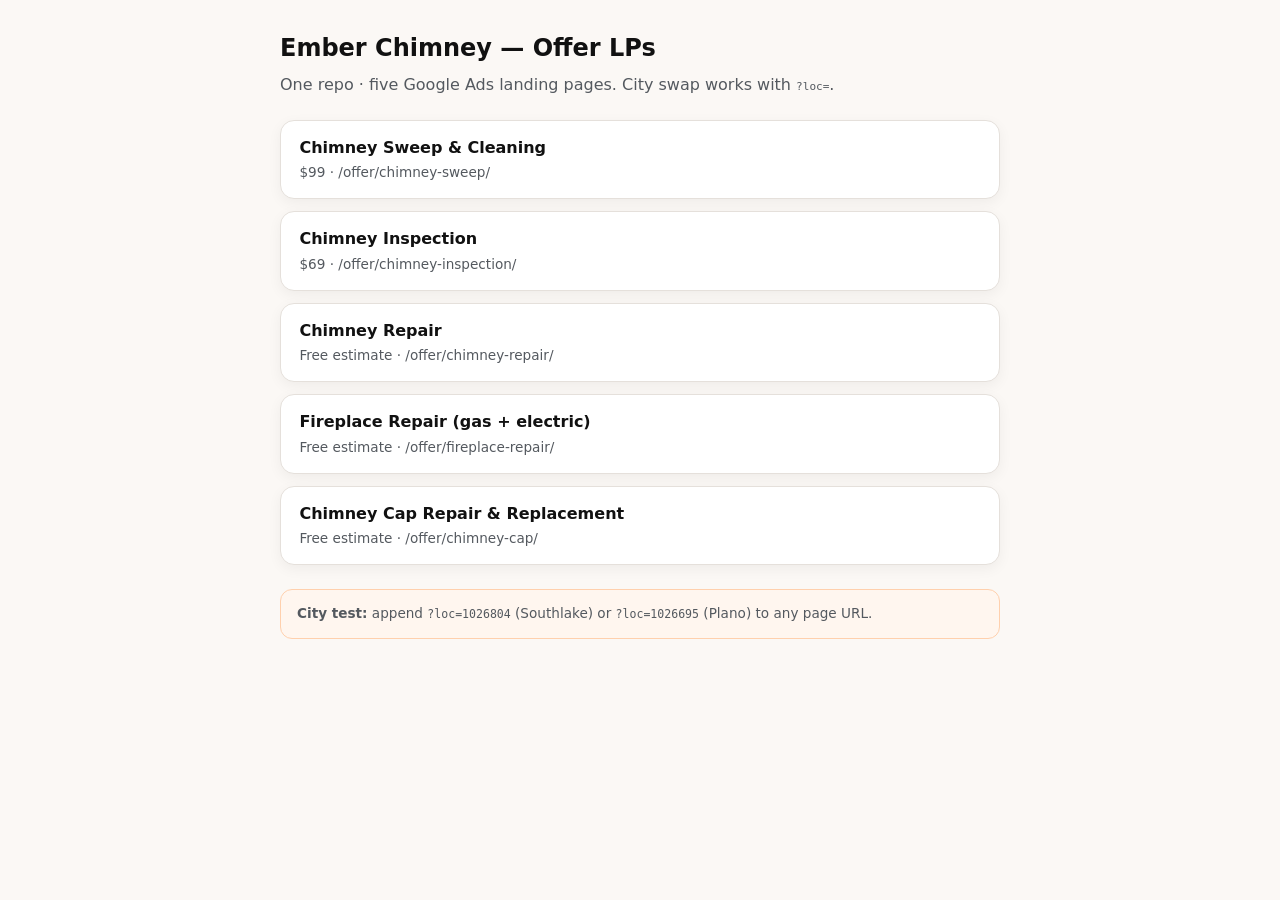
==== index.html @ 6ee4fc8b "Initial Ember Chimney offer landing pages" ====
<!DOCTYPE html>
<html lang="en">
<head>
  <meta charset="utf-8">
  <meta name="viewport" content="width=device-width, initial-scale=1">
  <meta name="robots" content="noindex, nofollow">
  <title>Ember Chimney — Offer Landing Pages</title>
  <style>
    body {
      margin: 0;
      font-family: Montserrat, system-ui, sans-serif;
      background: #fbf8f5;
      color: #111;
      line-height: 1.4;
      padding: 2rem 1.25rem 3rem;
    }
    .wrap { max-width: 720px; margin: 0 auto; }
    h1 { font-size: 1.5rem; margin: 0 0 0.5rem; }
    p { color: #54595f; margin: 0 0 1.5rem; }
    ul { list-style: none; padding: 0; margin: 0; display: grid; gap: 0.75rem; }
    a {
      display: block;
      padding: 1rem 1.15rem;
      background: #fff;
      border: 1px solid #e5e0db;
      border-radius: 14px;
      color: #111;
      text-decoration: none;
      font-weight: 600;
      box-shadow: 0 4px 14px rgba(0,0,0,.05);
    }
    a:hover { border-color: #d25910; color: #d25910; }
    small { display: block; margin-top: 0.25rem; font-weight: 500; color: #54595f; font-size: 0.85rem; }
    .note {
      margin-top: 1.5rem;
      font-size: 0.85rem;
      color: #54595f;
      padding: 0.9rem 1rem;
      background: #fff6ef;
      border-radius: 12px;
      border: 1px solid #ffd0ad;
    }
    code { font-size: 0.85em; }
  </style>
</head>
<body>
  <div class="wrap">
    <h1>Ember Chimney — Offer LPs</h1>
    <p>One repo · five Google Ads landing pages. City swap works with <code>?loc=</code>.</p>
    <ul>
      <li>
        <a href="/offer/chimney-sweep/">
          Chimney Sweep &amp; Cleaning
          <small>$99 · /offer/chimney-sweep/</small>
        </a>
      </li>
      <li>
        <a href="/offer/chimney-inspection/">
          Chimney Inspection
          <small>$69 · /offer/chimney-inspection/</small>
        </a>
      </li>
      <li>
        <a href="/offer/chimney-repair/">
          Chimney Repair
          <small>Free estimate · /offer/chimney-repair/</small>
        </a>
      </li>
      <li>
        <a href="/offer/fireplace-repair/">
          Fireplace Repair (gas + electric)
          <small>Free estimate · /offer/fireplace-repair/</small>
        </a>
      </li>
      <li>
        <a href="/offer/chimney-cap/">
          Chimney Cap Repair &amp; Replacement
          <small>Free estimate · /offer/chimney-cap/</small>
        </a>
      </li>
    </ul>
    <div class="note">
      <strong>City test:</strong> append <code>?loc=1026804</code> (Southlake) or
      <code>?loc=1026695</code> (Plano) to any page URL.
    </div>
  </div>
</body>
</html>
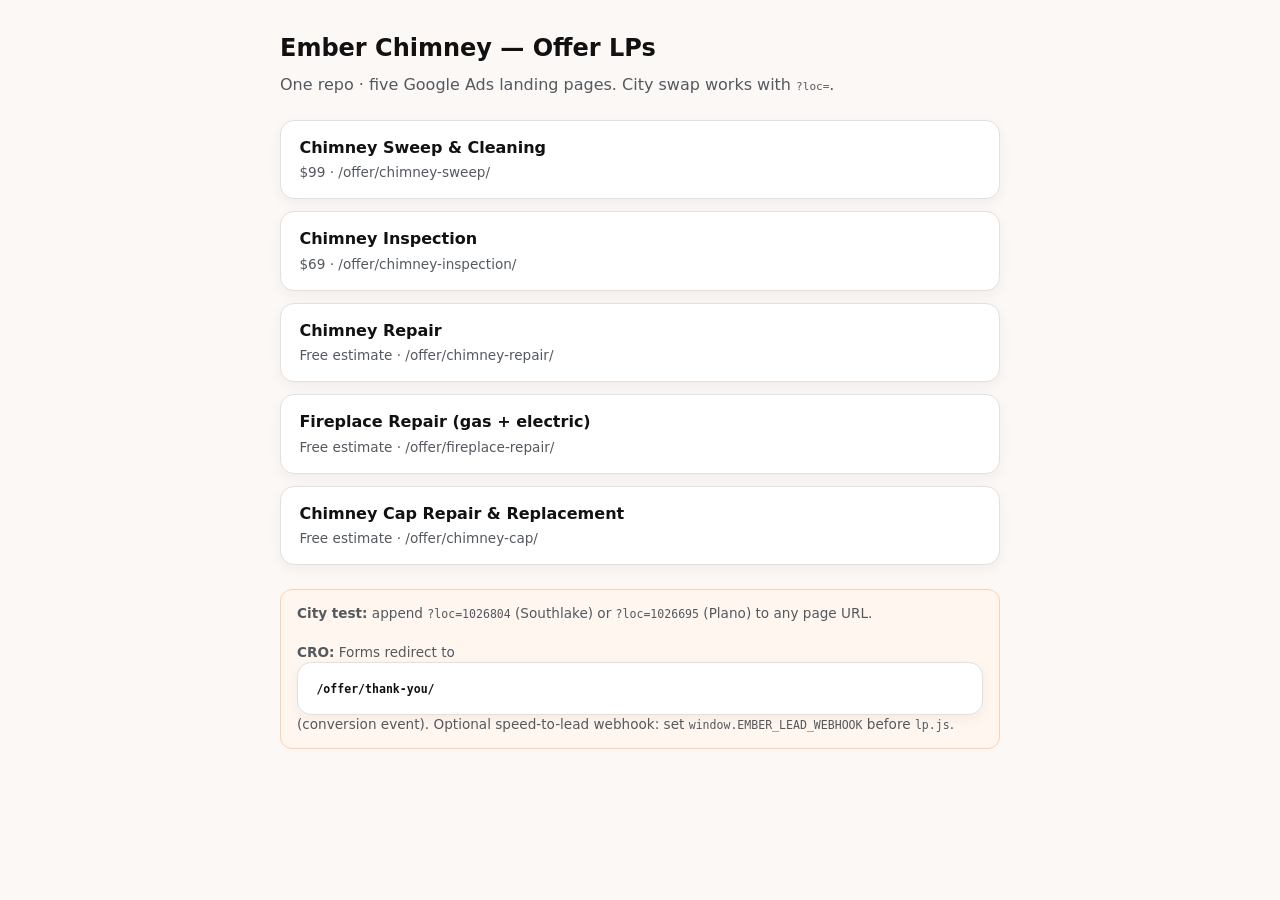
==== commit d21368d0: "Rebuild Ember Chimney offer LPs in Atlas-style layout with photos, offers, and CSIA emphasis." ====
--- a/index.html
+++ b/index.html
@@ -82,6 +82,11 @@
     <div class="note">
       <strong>City test:</strong> append <code>?loc=1026804</code> (Southlake) or
       <code>?loc=1026695</code> (Plano) to any page URL.
+      <br><br>
+      <strong>CRO:</strong> Forms redirect to
+      <a href="/offer/thank-you/"><code>/offer/thank-you/</code></a>
+      (conversion event). Optional speed-to-lead webhook:
+      set <code>window.EMBER_LEAD_WEBHOOK</code> before <code>lp.js</code>.
     </div>
   </div>
 </body>
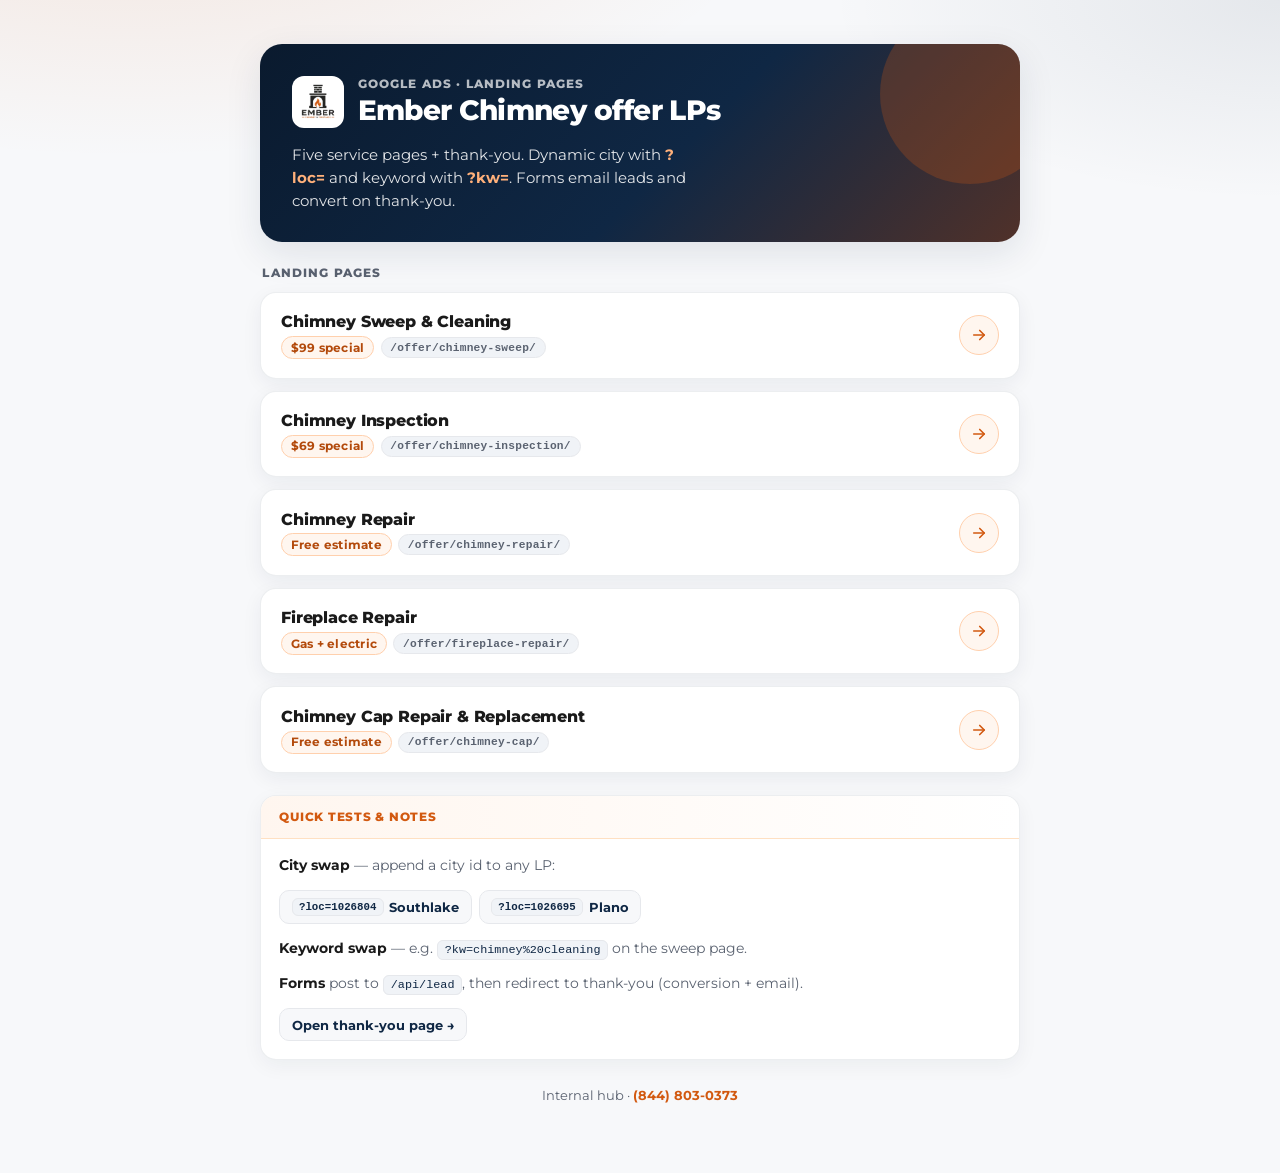
==== commit 9ea9a76d: "Redesign offer LP hub page with Ember branding." ====
--- a/index.html
+++ b/index.html
@@ -2,92 +2,401 @@
 <html lang="en">
 <head>
   <meta charset="utf-8">
-  <meta name="viewport" content="width=device-width, initial-scale=1">
+  <meta name="viewport" content="width=device-width, initial-scale=1, viewport-fit=cover">
   <meta name="robots" content="noindex, nofollow">
+  <meta name="theme-color" content="#0a1a2e">
   <title>Ember Chimney — Offer Landing Pages</title>
+  <link rel="preconnect" href="https://fonts.googleapis.com">
+  <link rel="preconnect" href="https://fonts.gstatic.com" crossorigin>
+  <link href="https://fonts.googleapis.com/css2?family=Montserrat:wght@400;500;600;700;800&display=swap" rel="stylesheet">
   <style>
+    :root {
+      --brand: #d25910;
+      --brand-dark: #b34a0c;
+      --navy: #0f2744;
+      --navy-deep: #0a1a2e;
+      --ink: #1a1a1a;
+      --muted: #5a6270;
+      --line: #e6e8ec;
+      --cream: #f7f8fa;
+      --white: #fff;
+      --shadow: 0 12px 36px rgba(15, 39, 68, 0.1);
+      --radius: 16px;
+      --ease: cubic-bezier(0.22, 1, 0.36, 1);
+    }
+    *, *::before, *::after { box-sizing: border-box; }
     body {
       margin: 0;
+      min-height: 100vh;
       font-family: Montserrat, system-ui, sans-serif;
-      background: #fbf8f5;
-      color: #111;
-      line-height: 1.4;
-      padding: 2rem 1.25rem 3rem;
-    }
-    .wrap { max-width: 720px; margin: 0 auto; }
-    h1 { font-size: 1.5rem; margin: 0 0 0.5rem; }
-    p { color: #54595f; margin: 0 0 1.5rem; }
-    ul { list-style: none; padding: 0; margin: 0; display: grid; gap: 0.75rem; }
-    a {
-      display: block;
-      padding: 1rem 1.15rem;
+      color: var(--ink);
+      background:
+        radial-gradient(1200px 500px at 10% -10%, rgba(210, 89, 16, 0.12), transparent 55%),
+        radial-gradient(900px 400px at 100% 0%, rgba(15, 39, 68, 0.08), transparent 50%),
+        var(--cream);
+      -webkit-font-smoothing: antialiased;
+    }
+    a { color: inherit; text-decoration: none; }
+
+    .shell {
+      width: min(100% - 2rem, 760px);
+      margin: 0 auto;
+      padding: 2.25rem 0 3.5rem;
+    }
+
+    .hero {
+      background: linear-gradient(135deg, var(--navy-deep) 0%, var(--navy) 55%, #8a3a12 140%);
+      border-radius: 22px;
+      padding: 1.75rem 1.5rem 1.6rem;
+      color: #fff;
+      box-shadow: var(--shadow);
+      margin-bottom: 1.5rem;
+      position: relative;
+      overflow: hidden;
+    }
+    .hero::after {
+      content: "";
+      position: absolute;
+      right: -40px;
+      top: -40px;
+      width: 180px;
+      height: 180px;
+      border-radius: 50%;
+      background: rgba(210, 89, 16, 0.25);
+      pointer-events: none;
+    }
+    .hero-top {
+      display: flex;
+      align-items: center;
+      gap: 0.85rem;
+      margin-bottom: 1rem;
+      position: relative;
+      z-index: 1;
+    }
+    .hero-logo {
+      width: 52px;
+      height: 52px;
+      border-radius: 12px;
       background: #fff;
-      border: 1px solid #e5e0db;
-      border-radius: 14px;
-      color: #111;
-      text-decoration: none;
+      object-fit: contain;
+      padding: 4px;
+    }
+    .hero-kicker {
+      font-size: 0.72rem;
+      font-weight: 800;
+      letter-spacing: 0.1em;
+      text-transform: uppercase;
+      color: rgba(255, 255, 255, 0.7);
+      margin: 0 0 0.2rem;
+    }
+    .hero h1 {
+      margin: 0;
+      font-size: clamp(1.35rem, 3.5vw, 1.75rem);
+      font-weight: 800;
+      letter-spacing: -0.02em;
+      line-height: 1.2;
+    }
+    .hero-lead {
+      margin: 0;
+      position: relative;
+      z-index: 1;
+      color: rgba(255, 255, 255, 0.88);
+      font-size: 0.95rem;
+      line-height: 1.5;
+      max-width: 40ch;
+    }
+    .hero-lead strong { color: #ffb07a; font-weight: 700; }
+
+    .section-label {
+      font-size: 0.72rem;
+      font-weight: 800;
+      letter-spacing: 0.1em;
+      text-transform: uppercase;
+      color: var(--muted);
+      margin: 0 0 0.75rem 0.15rem;
+    }
+
+    .lp-list {
+      list-style: none;
+      margin: 0;
+      padding: 0;
+      display: grid;
+      gap: 0.75rem;
+    }
+    .lp-card {
+      display: grid;
+      grid-template-columns: 1fr auto;
+      align-items: center;
+      gap: 0.85rem 1rem;
+      padding: 1.05rem 1.15rem;
+      background: var(--white);
+      border: 1px solid rgba(15, 39, 68, 0.08);
+      border-radius: var(--radius);
+      box-shadow: 0 6px 20px rgba(15, 39, 68, 0.06);
+      transition: transform 0.2s var(--ease), box-shadow 0.2s var(--ease), border-color 0.2s var(--ease);
+    }
+    .lp-card:hover {
+      transform: translateY(-2px);
+      border-color: rgba(210, 89, 16, 0.35);
+      box-shadow: 0 14px 32px rgba(15, 39, 68, 0.12);
+    }
+    .lp-card:focus-visible {
+      outline: none;
+      box-shadow: 0 0 0 3px rgba(210, 89, 16, 0.35);
+    }
+    .lp-title {
+      margin: 0 0 0.3rem;
+      font-size: 1.02rem;
+      font-weight: 800;
+      letter-spacing: -0.01em;
+      color: var(--ink);
+    }
+    .lp-card:hover .lp-title { color: var(--brand); }
+    .lp-meta {
+      display: flex;
+      flex-wrap: wrap;
+      gap: 0.4rem;
+      align-items: center;
+    }
+    .pill {
+      display: inline-flex;
+      align-items: center;
+      padding: 0.22rem 0.55rem;
+      border-radius: 999px;
+      font-size: 0.72rem;
+      font-weight: 700;
+      letter-spacing: 0.02em;
+    }
+    .pill-offer {
+      background: #fff6ef;
+      color: var(--brand-dark);
+      border: 1px solid #ffd0ad;
+    }
+    .pill-path {
+      background: #f0f3f7;
+      color: var(--muted);
+      border: 1px solid var(--line);
+      font-family: ui-monospace, SFMono-Regular, Menlo, Consolas, monospace;
       font-weight: 600;
-      box-shadow: 0 4px 14px rgba(0,0,0,.05);
-    }
-    a:hover { border-color: #d25910; color: #d25910; }
-    small { display: block; margin-top: 0.25rem; font-weight: 500; color: #54595f; font-size: 0.85rem; }
-    .note {
-      margin-top: 1.5rem;
-      font-size: 0.85rem;
-      color: #54595f;
-      padding: 0.9rem 1rem;
+      font-size: 0.7rem;
+    }
+    .lp-arrow {
+      width: 40px;
+      height: 40px;
+      border-radius: 50%;
+      display: grid;
+      place-items: center;
       background: #fff6ef;
-      border-radius: 12px;
+      color: var(--brand);
       border: 1px solid #ffd0ad;
-    }
-    code { font-size: 0.85em; }
+      flex-shrink: 0;
+      transition: background 0.2s var(--ease), color 0.2s var(--ease);
+    }
+    .lp-card:hover .lp-arrow {
+      background: var(--brand);
+      color: #fff;
+      border-color: var(--brand);
+    }
+    .lp-arrow svg { width: 18px; height: 18px; }
+
+    .panel {
+      margin-top: 1.35rem;
+      background: var(--white);
+      border: 1px solid rgba(15, 39, 68, 0.08);
+      border-radius: var(--radius);
+      box-shadow: 0 6px 20px rgba(15, 39, 68, 0.05);
+      overflow: hidden;
+    }
+    .panel-head {
+      padding: 0.85rem 1.15rem;
+      background: linear-gradient(90deg, #fff6ef, #fff);
+      border-bottom: 1px solid #ffe0c2;
+      font-size: 0.78rem;
+      font-weight: 800;
+      letter-spacing: 0.06em;
+      text-transform: uppercase;
+      color: var(--brand);
+    }
+    .panel-body {
+      padding: 1rem 1.15rem 1.15rem;
+      display: grid;
+      gap: 0.85rem;
+    }
+    .tip {
+      margin: 0;
+      font-size: 0.9rem;
+      color: var(--muted);
+      line-height: 1.5;
+    }
+    .tip strong { color: var(--ink); }
+    .tip code,
+    .chip-row code {
+      font-family: ui-monospace, SFMono-Regular, Menlo, Consolas, monospace;
+      font-size: 0.82em;
+      background: #f0f3f7;
+      border: 1px solid var(--line);
+      border-radius: 6px;
+      padding: 0.12rem 0.4rem;
+      color: var(--navy);
+    }
+    .chip-row {
+      display: flex;
+      flex-wrap: wrap;
+      gap: 0.45rem;
+    }
+    .chip-row a {
+      display: inline-flex;
+      align-items: center;
+      gap: 0.35rem;
+      padding: 0.45rem 0.7rem;
+      border-radius: 10px;
+      background: #f7f8fa;
+      border: 1px solid var(--line);
+      font-size: 0.82rem;
+      font-weight: 700;
+      color: var(--navy);
+      transition: border-color 0.15s var(--ease), background 0.15s var(--ease);
+    }
+    .chip-row a:hover {
+      border-color: rgba(210, 89, 16, 0.4);
+      background: #fff6ef;
+      color: var(--brand-dark);
+    }
+
+    .footer {
+      margin-top: 1.75rem;
+      text-align: center;
+      font-size: 0.8rem;
+      color: var(--muted);
+    }
+    .footer a {
+      color: var(--brand);
+      font-weight: 700;
+    }
+
+    @media (min-width: 640px) {
+      .shell { padding-top: 2.75rem; }
+      .hero { padding: 2rem 2rem 1.85rem; }
+      .lp-card { padding: 1.15rem 1.25rem; }
+    }
   </style>
 </head>
 <body>
-  <div class="wrap">
-    <h1>Ember Chimney — Offer LPs</h1>
-    <p>One repo · five Google Ads landing pages. City swap works with <code>?loc=</code>.</p>
-    <ul>
+  <div class="shell">
+    <header class="hero">
+      <div class="hero-top">
+        <img class="hero-logo" src="/assets/images/ember-logo.webp" alt="Ember Chimney" width="52" height="52">
+        <div>
+          <p class="hero-kicker">Google Ads · Landing pages</p>
+          <h1>Ember Chimney offer LPs</h1>
+        </div>
+      </div>
+      <p class="hero-lead">
+        Five service pages + thank-you. Dynamic city with <strong>?loc=</strong>
+        and keyword with <strong>?kw=</strong>. Forms email leads and convert on thank-you.
+      </p>
+    </header>
+
+    <p class="section-label">Landing pages</p>
+    <ul class="lp-list">
       <li>
-        <a href="/offer/chimney-sweep/">
-          Chimney Sweep &amp; Cleaning
-          <small>$99 · /offer/chimney-sweep/</small>
+        <a class="lp-card" href="/offer/chimney-sweep/">
+          <span>
+            <p class="lp-title">Chimney Sweep &amp; Cleaning</p>
+            <span class="lp-meta">
+              <span class="pill pill-offer">$99 special</span>
+              <span class="pill pill-path">/offer/chimney-sweep/</span>
+            </span>
+          </span>
+          <span class="lp-arrow" aria-hidden="true">
+            <svg viewBox="0 0 24 24" fill="none" stroke="currentColor" stroke-width="2.2" stroke-linecap="round" stroke-linejoin="round"><path d="M5 12h14"/><path d="m13 6 6 6-6 6"/></svg>
+          </span>
         </a>
       </li>
       <li>
-        <a href="/offer/chimney-inspection/">
-          Chimney Inspection
-          <small>$69 · /offer/chimney-inspection/</small>
+        <a class="lp-card" href="/offer/chimney-inspection/">
+          <span>
+            <p class="lp-title">Chimney Inspection</p>
+            <span class="lp-meta">
+              <span class="pill pill-offer">$69 special</span>
+              <span class="pill pill-path">/offer/chimney-inspection/</span>
+            </span>
+          </span>
+          <span class="lp-arrow" aria-hidden="true">
+            <svg viewBox="0 0 24 24" fill="none" stroke="currentColor" stroke-width="2.2" stroke-linecap="round" stroke-linejoin="round"><path d="M5 12h14"/><path d="m13 6 6 6-6 6"/></svg>
+          </span>
         </a>
       </li>
       <li>
-        <a href="/offer/chimney-repair/">
-          Chimney Repair
-          <small>Free estimate · /offer/chimney-repair/</small>
+        <a class="lp-card" href="/offer/chimney-repair/">
+          <span>
+            <p class="lp-title">Chimney Repair</p>
+            <span class="lp-meta">
+              <span class="pill pill-offer">Free estimate</span>
+              <span class="pill pill-path">/offer/chimney-repair/</span>
+            </span>
+          </span>
+          <span class="lp-arrow" aria-hidden="true">
+            <svg viewBox="0 0 24 24" fill="none" stroke="currentColor" stroke-width="2.2" stroke-linecap="round" stroke-linejoin="round"><path d="M5 12h14"/><path d="m13 6 6 6-6 6"/></svg>
+          </span>
         </a>
       </li>
       <li>
-        <a href="/offer/fireplace-repair/">
-          Fireplace Repair (gas + electric)
-          <small>Free estimate · /offer/fireplace-repair/</small>
+        <a class="lp-card" href="/offer/fireplace-repair/">
+          <span>
+            <p class="lp-title">Fireplace Repair</p>
+            <span class="lp-meta">
+              <span class="pill pill-offer">Gas + electric</span>
+              <span class="pill pill-path">/offer/fireplace-repair/</span>
+            </span>
+          </span>
+          <span class="lp-arrow" aria-hidden="true">
+            <svg viewBox="0 0 24 24" fill="none" stroke="currentColor" stroke-width="2.2" stroke-linecap="round" stroke-linejoin="round"><path d="M5 12h14"/><path d="m13 6 6 6-6 6"/></svg>
+          </span>
         </a>
       </li>
       <li>
-        <a href="/offer/chimney-cap/">
-          Chimney Cap Repair &amp; Replacement
-          <small>Free estimate · /offer/chimney-cap/</small>
+        <a class="lp-card" href="/offer/chimney-cap/">
+          <span>
+            <p class="lp-title">Chimney Cap Repair &amp; Replacement</p>
+            <span class="lp-meta">
+              <span class="pill pill-offer">Free estimate</span>
+              <span class="pill pill-path">/offer/chimney-cap/</span>
+            </span>
+          </span>
+          <span class="lp-arrow" aria-hidden="true">
+            <svg viewBox="0 0 24 24" fill="none" stroke="currentColor" stroke-width="2.2" stroke-linecap="round" stroke-linejoin="round"><path d="M5 12h14"/><path d="m13 6 6 6-6 6"/></svg>
+          </span>
         </a>
       </li>
     </ul>
-    <div class="note">
-      <strong>City test:</strong> append <code>?loc=1026804</code> (Southlake) or
-      <code>?loc=1026695</code> (Plano) to any page URL.
-      <br><br>
-      <strong>CRO:</strong> Forms redirect to
-      <a href="/offer/thank-you/"><code>/offer/thank-you/</code></a>
-      (conversion event). Optional speed-to-lead webhook:
-      set <code>window.EMBER_LEAD_WEBHOOK</code> before <code>lp.js</code>.
+
+    <div class="panel">
+      <div class="panel-head">Quick tests &amp; notes</div>
+      <div class="panel-body">
+        <p class="tip">
+          <strong>City swap</strong> — append a city id to any LP:
+        </p>
+        <div class="chip-row">
+          <a href="/offer/chimney-sweep/?loc=1026804"><code>?loc=1026804</code> Southlake</a>
+          <a href="/offer/chimney-sweep/?loc=1026695"><code>?loc=1026695</code> Plano</a>
+        </div>
+        <p class="tip">
+          <strong>Keyword swap</strong> — e.g.
+          <code>?kw=chimney%20cleaning</code> on the sweep page.
+        </p>
+        <p class="tip">
+          <strong>Forms</strong> post to <code>/api/lead</code>, then redirect to thank-you (conversion + email).
+        </p>
+        <div class="chip-row">
+          <a href="/offer/thank-you/">Open thank-you page →</a>
+        </div>
+      </div>
     </div>
+
+    <p class="footer">
+      Internal hub · <a href="tel:+18448030373">(844) 803-0373</a>
+    </p>
   </div>
 </body>
 </html>
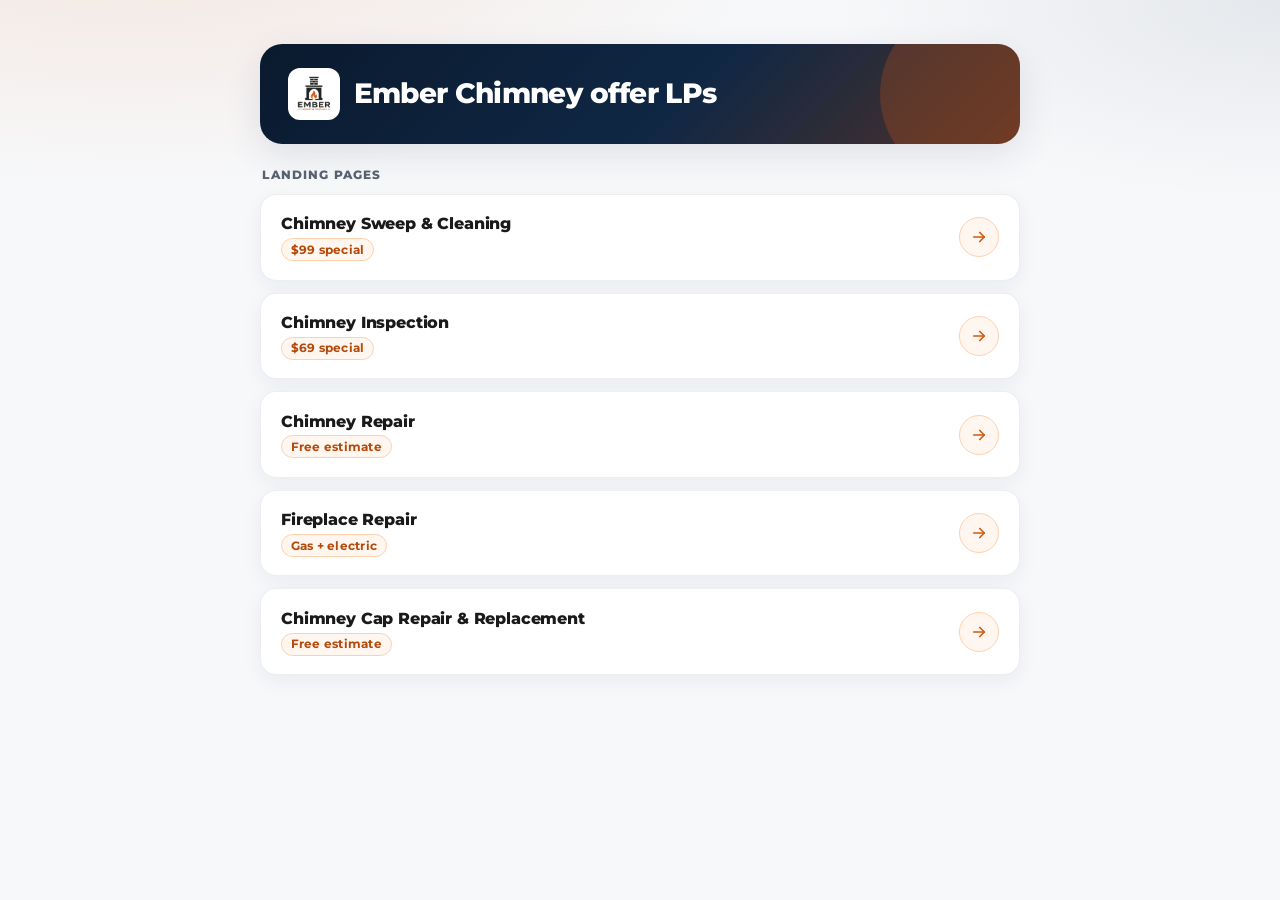
==== commit 002b5411: "Simplify hub page: logo, title, and clean offer cards only." ====
--- a/index.html
+++ b/index.html
@@ -69,7 +69,6 @@
       display: flex;
       align-items: center;
       gap: 0.85rem;
-      margin-bottom: 1rem;
       position: relative;
       z-index: 1;
     }
@@ -80,14 +79,7 @@
       background: #fff;
       object-fit: contain;
       padding: 4px;
-    }
-    .hero-kicker {
-      font-size: 0.72rem;
-      font-weight: 800;
-      letter-spacing: 0.1em;
-      text-transform: uppercase;
-      color: rgba(255, 255, 255, 0.7);
-      margin: 0 0 0.2rem;
+      flex-shrink: 0;
     }
     .hero h1 {
       margin: 0;
@@ -96,16 +88,6 @@
       letter-spacing: -0.02em;
       line-height: 1.2;
     }
-    .hero-lead {
-      margin: 0;
-      position: relative;
-      z-index: 1;
-      color: rgba(255, 255, 255, 0.88);
-      font-size: 0.95rem;
-      line-height: 1.5;
-      max-width: 40ch;
-    }
-    .hero-lead strong { color: #ffb07a; font-weight: 700; }
 
     .section-label {
       font-size: 0.72rem;
@@ -171,14 +153,6 @@
       background: #fff6ef;
       color: var(--brand-dark);
       border: 1px solid #ffd0ad;
-    }
-    .pill-path {
-      background: #f0f3f7;
-      color: var(--muted);
-      border: 1px solid var(--line);
-      font-family: ui-monospace, SFMono-Regular, Menlo, Consolas, monospace;
-      font-weight: 600;
-      font-size: 0.7rem;
     }
     .lp-arrow {
       width: 40px;
@@ -199,84 +173,9 @@
     }
     .lp-arrow svg { width: 18px; height: 18px; }
 
-    .panel {
-      margin-top: 1.35rem;
-      background: var(--white);
-      border: 1px solid rgba(15, 39, 68, 0.08);
-      border-radius: var(--radius);
-      box-shadow: 0 6px 20px rgba(15, 39, 68, 0.05);
-      overflow: hidden;
-    }
-    .panel-head {
-      padding: 0.85rem 1.15rem;
-      background: linear-gradient(90deg, #fff6ef, #fff);
-      border-bottom: 1px solid #ffe0c2;
-      font-size: 0.78rem;
-      font-weight: 800;
-      letter-spacing: 0.06em;
-      text-transform: uppercase;
-      color: var(--brand);
-    }
-    .panel-body {
-      padding: 1rem 1.15rem 1.15rem;
-      display: grid;
-      gap: 0.85rem;
-    }
-    .tip {
-      margin: 0;
-      font-size: 0.9rem;
-      color: var(--muted);
-      line-height: 1.5;
-    }
-    .tip strong { color: var(--ink); }
-    .tip code,
-    .chip-row code {
-      font-family: ui-monospace, SFMono-Regular, Menlo, Consolas, monospace;
-      font-size: 0.82em;
-      background: #f0f3f7;
-      border: 1px solid var(--line);
-      border-radius: 6px;
-      padding: 0.12rem 0.4rem;
-      color: var(--navy);
-    }
-    .chip-row {
-      display: flex;
-      flex-wrap: wrap;
-      gap: 0.45rem;
-    }
-    .chip-row a {
-      display: inline-flex;
-      align-items: center;
-      gap: 0.35rem;
-      padding: 0.45rem 0.7rem;
-      border-radius: 10px;
-      background: #f7f8fa;
-      border: 1px solid var(--line);
-      font-size: 0.82rem;
-      font-weight: 700;
-      color: var(--navy);
-      transition: border-color 0.15s var(--ease), background 0.15s var(--ease);
-    }
-    .chip-row a:hover {
-      border-color: rgba(210, 89, 16, 0.4);
-      background: #fff6ef;
-      color: var(--brand-dark);
-    }
-
-    .footer {
-      margin-top: 1.75rem;
-      text-align: center;
-      font-size: 0.8rem;
-      color: var(--muted);
-    }
-    .footer a {
-      color: var(--brand);
-      font-weight: 700;
-    }
-
     @media (min-width: 640px) {
       .shell { padding-top: 2.75rem; }
-      .hero { padding: 2rem 2rem 1.85rem; }
+      .hero { padding: 1.5rem 1.75rem; }
       .lp-card { padding: 1.15rem 1.25rem; }
     }
   </style>
@@ -286,15 +185,8 @@
     <header class="hero">
       <div class="hero-top">
         <img class="hero-logo" src="/assets/images/ember-logo.webp" alt="Ember Chimney" width="52" height="52">
-        <div>
-          <p class="hero-kicker">Google Ads · Landing pages</p>
-          <h1>Ember Chimney offer LPs</h1>
-        </div>
+        <h1>Ember Chimney offer LPs</h1>
       </div>
-      <p class="hero-lead">
-        Five service pages + thank-you. Dynamic city with <strong>?loc=</strong>
-        and keyword with <strong>?kw=</strong>. Forms email leads and convert on thank-you.
-      </p>
     </header>
 
     <p class="section-label">Landing pages</p>
@@ -305,7 +197,6 @@
             <p class="lp-title">Chimney Sweep &amp; Cleaning</p>
             <span class="lp-meta">
               <span class="pill pill-offer">$99 special</span>
-              <span class="pill pill-path">/offer/chimney-sweep/</span>
             </span>
           </span>
           <span class="lp-arrow" aria-hidden="true">
@@ -319,7 +210,6 @@
             <p class="lp-title">Chimney Inspection</p>
             <span class="lp-meta">
               <span class="pill pill-offer">$69 special</span>
-              <span class="pill pill-path">/offer/chimney-inspection/</span>
             </span>
           </span>
           <span class="lp-arrow" aria-hidden="true">
@@ -333,7 +223,6 @@
             <p class="lp-title">Chimney Repair</p>
             <span class="lp-meta">
               <span class="pill pill-offer">Free estimate</span>
-              <span class="pill pill-path">/offer/chimney-repair/</span>
             </span>
           </span>
           <span class="lp-arrow" aria-hidden="true">
@@ -347,7 +236,6 @@
             <p class="lp-title">Fireplace Repair</p>
             <span class="lp-meta">
               <span class="pill pill-offer">Gas + electric</span>
-              <span class="pill pill-path">/offer/fireplace-repair/</span>
             </span>
           </span>
           <span class="lp-arrow" aria-hidden="true">
@@ -361,7 +249,6 @@
             <p class="lp-title">Chimney Cap Repair &amp; Replacement</p>
             <span class="lp-meta">
               <span class="pill pill-offer">Free estimate</span>
-              <span class="pill pill-path">/offer/chimney-cap/</span>
             </span>
           </span>
           <span class="lp-arrow" aria-hidden="true">
@@ -371,32 +258,6 @@
       </li>
     </ul>
 
-    <div class="panel">
-      <div class="panel-head">Quick tests &amp; notes</div>
-      <div class="panel-body">
-        <p class="tip">
-          <strong>City swap</strong> — append a city id to any LP:
-        </p>
-        <div class="chip-row">
-          <a href="/offer/chimney-sweep/?loc=1026804"><code>?loc=1026804</code> Southlake</a>
-          <a href="/offer/chimney-sweep/?loc=1026695"><code>?loc=1026695</code> Plano</a>
-        </div>
-        <p class="tip">
-          <strong>Keyword swap</strong> — e.g.
-          <code>?kw=chimney%20cleaning</code> on the sweep page.
-        </p>
-        <p class="tip">
-          <strong>Forms</strong> post to <code>/api/lead</code>, then redirect to thank-you (conversion + email).
-        </p>
-        <div class="chip-row">
-          <a href="/offer/thank-you/">Open thank-you page →</a>
-        </div>
-      </div>
-    </div>
-
-    <p class="footer">
-      Internal hub · <a href="tel:+18448030373">(844) 803-0373</a>
-    </p>
   </div>
 </body>
 </html>
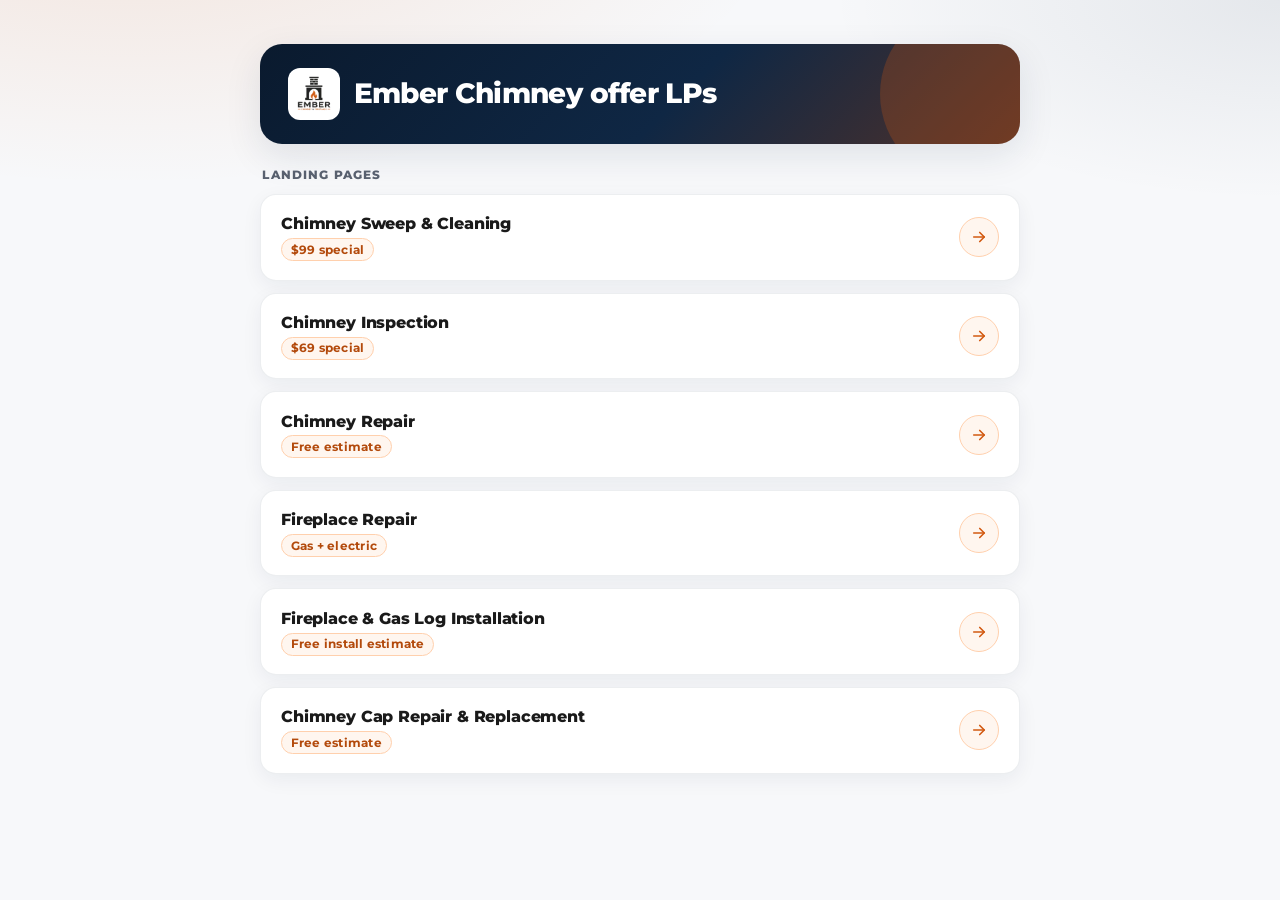
==== commit df0f31e3: "Add fireplace and gas log installation offer page. Co-authored-by: Cursor <cursoragent@cursor.com>" ====
--- a/index.html
+++ b/index.html
@@ -244,6 +244,19 @@
         </a>
       </li>
       <li>
+        <a class="lp-card" href="/offer/fireplace-installation/">
+          <span>
+            <p class="lp-title">Fireplace &amp; Gas Log Installation</p>
+            <span class="lp-meta">
+              <span class="pill pill-offer">Free install estimate</span>
+            </span>
+          </span>
+          <span class="lp-arrow" aria-hidden="true">
+            <svg viewBox="0 0 24 24" fill="none" stroke="currentColor" stroke-width="2.2" stroke-linecap="round" stroke-linejoin="round"><path d="M5 12h14"/><path d="m13 6 6 6-6 6"/></svg>
+          </span>
+        </a>
+      </li>
+      <li>
         <a class="lp-card" href="/offer/chimney-cap/">
           <span>
             <p class="lp-title">Chimney Cap Repair &amp; Replacement</p>
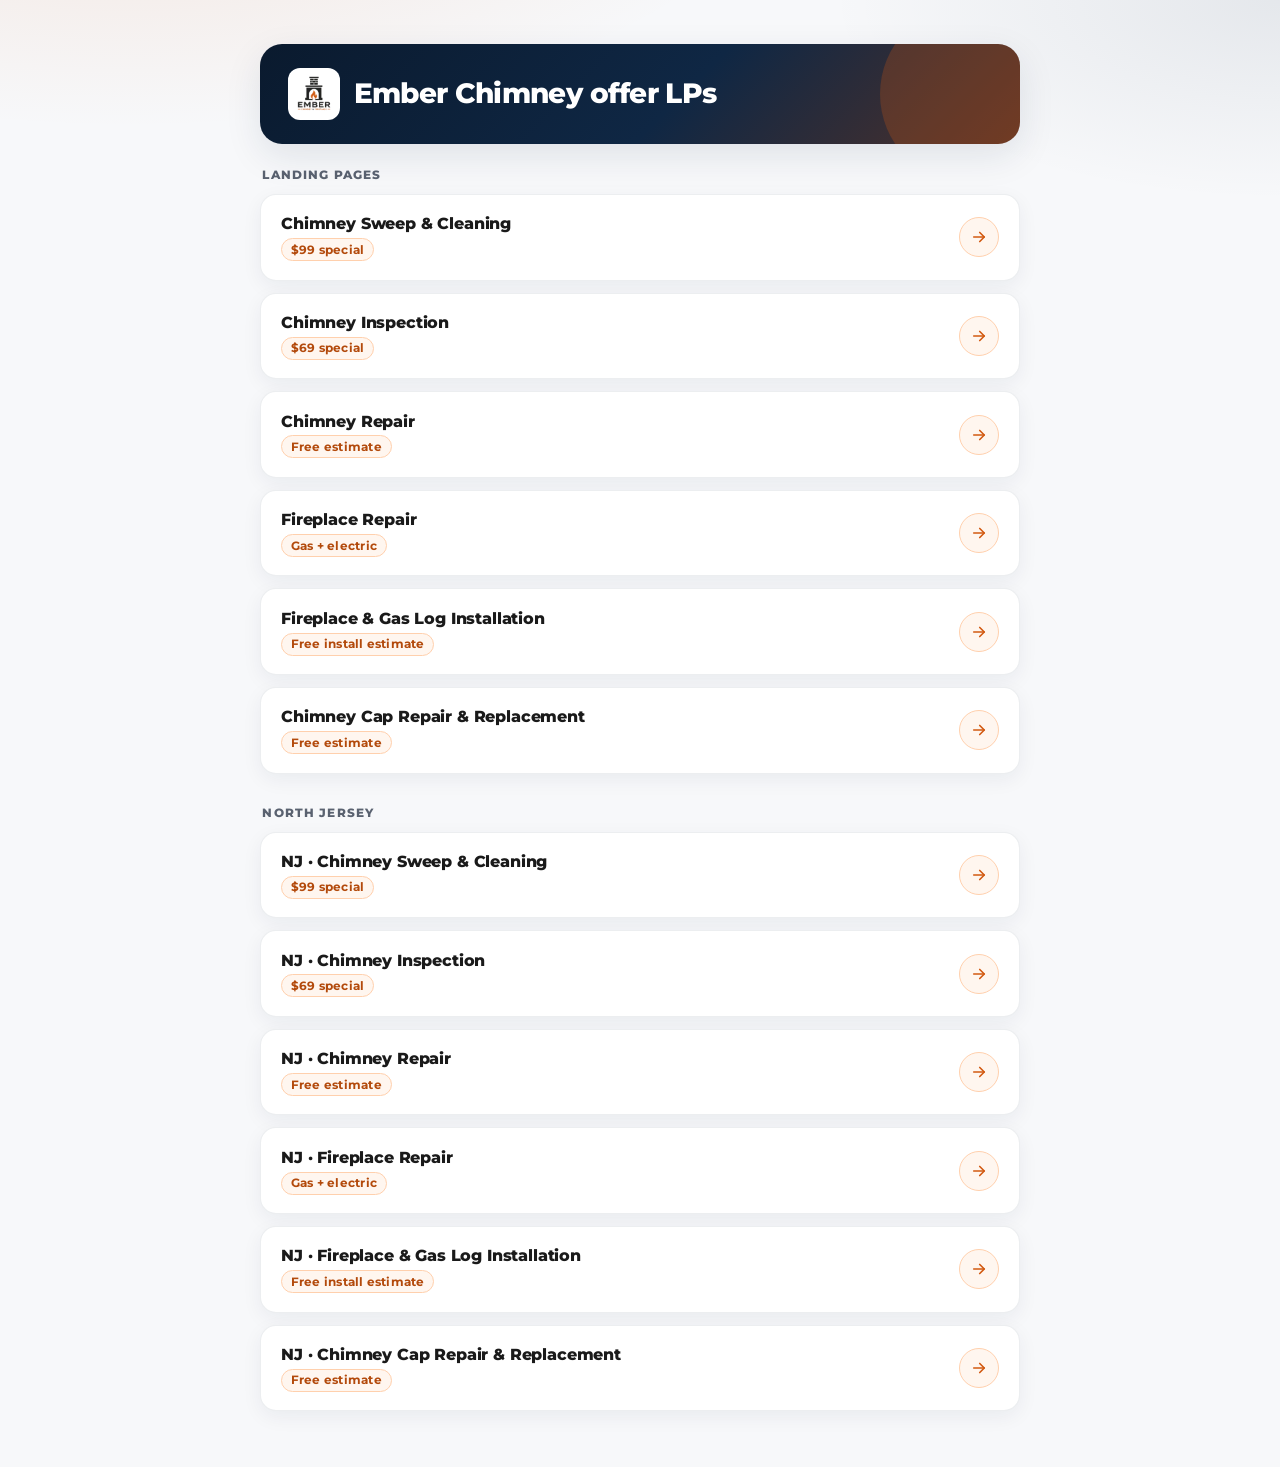
==== commit 89f02306: "Ship rolling Sunday date, sweep A/B, and NJ offer pages. Live offer.emberchimney.com still showed ha" ====
--- a/index.html
+++ b/index.html
@@ -271,6 +271,76 @@
       </li>
     </ul>
 
+    <p class="section-label" style="margin-top:2rem">North Jersey</p>
+    <ul class="lp-list">
+      <li>
+        <a class="lp-card" href="/nj/offer/chimney-sweep/">
+          <span>
+            <p class="lp-title">NJ · Chimney Sweep &amp; Cleaning</p>
+            <span class="lp-meta"><span class="pill pill-offer">$99 special</span></span>
+          </span>
+          <span class="lp-arrow" aria-hidden="true">
+            <svg viewBox="0 0 24 24" fill="none" stroke="currentColor" stroke-width="2.2" stroke-linecap="round" stroke-linejoin="round"><path d="M5 12h14"/><path d="m13 6 6 6-6 6"/></svg>
+          </span>
+        </a>
+      </li>
+      <li>
+        <a class="lp-card" href="/nj/offer/chimney-inspection/">
+          <span>
+            <p class="lp-title">NJ · Chimney Inspection</p>
+            <span class="lp-meta"><span class="pill pill-offer">$69 special</span></span>
+          </span>
+          <span class="lp-arrow" aria-hidden="true">
+            <svg viewBox="0 0 24 24" fill="none" stroke="currentColor" stroke-width="2.2" stroke-linecap="round" stroke-linejoin="round"><path d="M5 12h14"/><path d="m13 6 6 6-6 6"/></svg>
+          </span>
+        </a>
+      </li>
+      <li>
+        <a class="lp-card" href="/nj/offer/chimney-repair/">
+          <span>
+            <p class="lp-title">NJ · Chimney Repair</p>
+            <span class="lp-meta"><span class="pill pill-offer">Free estimate</span></span>
+          </span>
+          <span class="lp-arrow" aria-hidden="true">
+            <svg viewBox="0 0 24 24" fill="none" stroke="currentColor" stroke-width="2.2" stroke-linecap="round" stroke-linejoin="round"><path d="M5 12h14"/><path d="m13 6 6 6-6 6"/></svg>
+          </span>
+        </a>
+      </li>
+      <li>
+        <a class="lp-card" href="/nj/offer/fireplace-repair/">
+          <span>
+            <p class="lp-title">NJ · Fireplace Repair</p>
+            <span class="lp-meta"><span class="pill pill-offer">Gas + electric</span></span>
+          </span>
+          <span class="lp-arrow" aria-hidden="true">
+            <svg viewBox="0 0 24 24" fill="none" stroke="currentColor" stroke-width="2.2" stroke-linecap="round" stroke-linejoin="round"><path d="M5 12h14"/><path d="m13 6 6 6-6 6"/></svg>
+          </span>
+        </a>
+      </li>
+      <li>
+        <a class="lp-card" href="/nj/offer/fireplace-installation/">
+          <span>
+            <p class="lp-title">NJ · Fireplace &amp; Gas Log Installation</p>
+            <span class="lp-meta"><span class="pill pill-offer">Free install estimate</span></span>
+          </span>
+          <span class="lp-arrow" aria-hidden="true">
+            <svg viewBox="0 0 24 24" fill="none" stroke="currentColor" stroke-width="2.2" stroke-linecap="round" stroke-linejoin="round"><path d="M5 12h14"/><path d="m13 6 6 6-6 6"/></svg>
+          </span>
+        </a>
+      </li>
+      <li>
+        <a class="lp-card" href="/nj/offer/chimney-cap/">
+          <span>
+            <p class="lp-title">NJ · Chimney Cap Repair &amp; Replacement</p>
+            <span class="lp-meta"><span class="pill pill-offer">Free estimate</span></span>
+          </span>
+          <span class="lp-arrow" aria-hidden="true">
+            <svg viewBox="0 0 24 24" fill="none" stroke="currentColor" stroke-width="2.2" stroke-linecap="round" stroke-linejoin="round"><path d="M5 12h14"/><path d="m13 6 6 6-6 6"/></svg>
+          </span>
+        </a>
+      </li>
+    </ul>
+
   </div>
 </body>
 </html>
